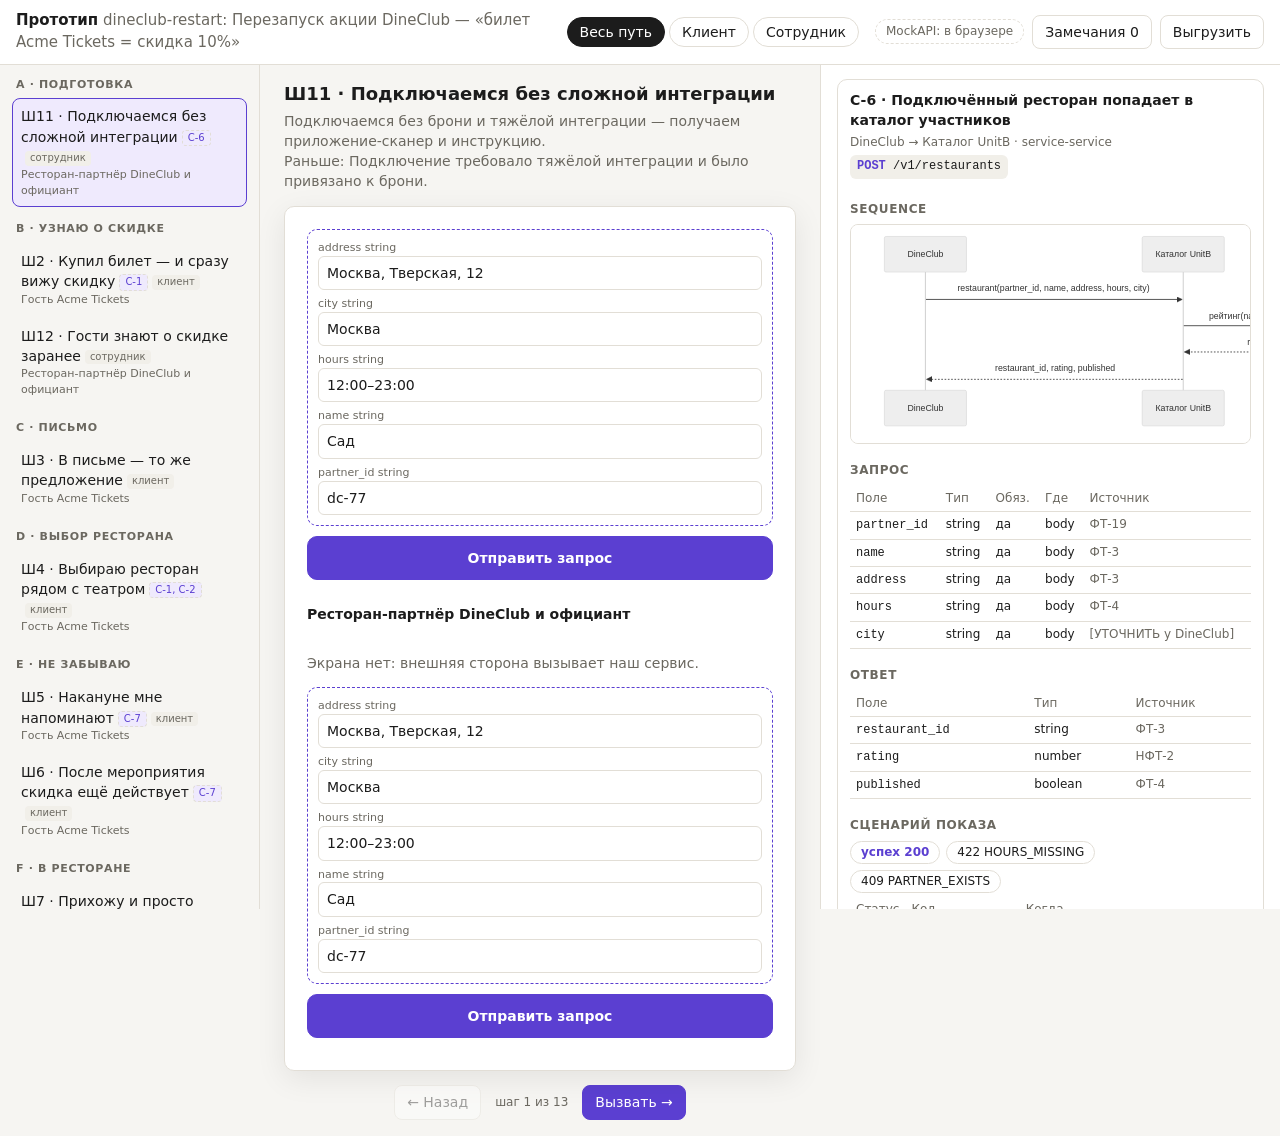
==== skills/bft-blueprint/examples/dineclub-restart-blueprint/prototype/web/index.html @ e3b787dc "Прототип по контрактам: ./blueprint.py prototype skeleton|lint|build|review План показа prototype/sp" ====
<!doctype html>
<html lang="ru">
<head>
<meta charset="utf-8">
<meta name="viewport" content="width=device-width, initial-scale=1">
<title>dineclub-restart: Перезапуск акции DineClub — «билет Acme Tickets = скидка 10%» — прототип</title>
<link rel="stylesheet" href="runtime.css">
</head>
<body>
<header class="top">
  <div class="brand"><b>Прототип</b> <span id="title"></span></div>
  <nav class="apps" id="apps" aria-label="Приложения"></nav>
  <div class="tools">
    <span class="api" id="api" title="Откуда приходят ответы">MockAPI</span>
    <button id="review" aria-pressed="false" title="Клик по точке экрана — замечание">Замечания <span id="pins">0</span></button>
    <button id="export" title="Скачать замечания: review.json и review.md">Выгрузить</button>
  </div>
</header>
<main class="layout">
  <aside class="steps" id="steps" aria-label="Шаги"></aside>
  <section class="stage">
    <div class="step-head" id="stepHead"></div>
    <div class="device-wrap"><div class="device" id="device"></div></div>
    <div class="nav">
      <button id="prev">← Назад</button>
      <span id="pos"></span>
      <button id="next" class="primary">Далее →</button>
    </div>
  </section>
  <aside class="panel" id="panel" aria-label="Как это работает"></aside>
</main>
<div class="pop" id="pop" hidden>
  <textarea id="popText" rows="3" placeholder="Что не так в этой точке?"></textarea>
  <div><button id="popSave" class="primary">Сохранить</button> <button id="popCancel">Отмена</button></div>
</div>
<script src="spec.js"></script>
<script src="vendor/mermaid.min.js"></script>
<script src="runtime.js"></script>
</body>
</html>
---- skills/bft-blueprint/examples/dineclub-restart-blueprint/prototype/web/runtime.css ----
/* Прототип по контрактам — собран ./blueprint.py prototype build, руками не правь */
:root {
  --bg: #f6f5f2; --paper: #ffffff; --ink: #1c1c1c; --muted: #6b6860; --line: #e2ded6;
  --accent: #5b3fd1; --accent-soft: #efeafd; --ok: #2f7d32; --ok-soft: #e8f4e8; --no: #b3261e; --no-soft: #fbeaea;
  --code: #f1efe9; --pin: #e8590c;
}
@media (prefers-color-scheme: dark) {
  :root:not([data-theme="light"]) {
    --bg: #17171a; --paper: #222226; --ink: #ecebe8; --muted: #a29f97; --line: #35353b;
    --accent: #a891ff; --accent-soft: #2d2747; --ok: #7cc47f; --ok-soft: #1f3321; --no: #f08a83; --no-soft: #3a2121;
    --code: #2b2b30; --pin: #ff8c42;
  }
}
* { box-sizing: border-box; }
body { margin: 0; background: var(--bg); color: var(--ink); font: 14px/1.45 system-ui, -apple-system, "Segoe UI", Roboto, sans-serif; }
button { font: inherit; color: inherit; background: var(--paper); border: 1px solid var(--line); border-radius: 8px; padding: 6px 12px; cursor: pointer; }
button:hover { border-color: var(--accent); }
button.primary { background: var(--accent); border-color: var(--accent); color: #fff; }
button[aria-pressed="true"] { background: var(--pin); border-color: var(--pin); color: #fff; }
button:disabled { opacity: .4; cursor: default; }
code, .mono { font-family: ui-monospace, SFMono-Regular, Menlo, monospace; font-size: 12px; }

.top { display: flex; align-items: center; gap: 16px; padding: 10px 16px; background: var(--paper); border-bottom: 1px solid var(--line); flex-wrap: wrap; }
.brand { font-size: 15px; flex: 1 1 260px; min-width: 0; }
.brand span { color: var(--muted); }
.apps { display: flex; gap: 4px; flex-wrap: wrap; }
.apps button { border-radius: 999px; padding: 4px 12px; }
.apps button.on { background: var(--ink); color: var(--paper); border-color: var(--ink); }
.tools { display: flex; gap: 8px; align-items: center; }
.api { font-size: 12px; color: var(--muted); border: 1px dashed var(--line); border-radius: 999px; padding: 3px 10px; }
.api.live { color: var(--ok); border-color: var(--ok); border-style: solid; }

.layout { display: grid; grid-template-columns: 260px minmax(320px, 1fr) minmax(340px, 460px); min-height: calc(100vh - 56px); }
.steps { border-right: 1px solid var(--line); padding: 12px; overflow: auto; max-height: calc(100vh - 56px); }
.steps h3 { font-size: 11px; text-transform: uppercase; letter-spacing: .06em; color: var(--muted); margin: 14px 4px 6px; }
.steps h3:first-child { margin-top: 0; }
.steps button { display: block; width: 100%; text-align: left; margin: 2px 0; border-color: transparent; background: transparent; padding: 7px 8px; }
.steps button.on { background: var(--accent-soft); border-color: var(--accent); }
.steps button small { display: block; color: var(--muted); font-size: 11px; }
.tag { display: inline-block; font-size: 10px; border-radius: 4px; padding: 0 5px; margin-left: 4px; background: var(--code); color: var(--muted); vertical-align: 1px; }
.tag.api { background: var(--accent-soft); color: var(--accent); }

.stage { padding: 16px 24px; display: flex; flex-direction: column; align-items: center; gap: 14px; min-width: 0; }
.step-head { width: 100%; max-width: 560px; }
.step-head h2 { margin: 0 0 4px; font-size: 18px; }
.step-head p { margin: 0; color: var(--muted); }
.device-wrap { width: 100%; display: flex; justify-content: center; }
.device { position: relative; background: var(--paper); border: 1px solid var(--line); box-shadow: 0 8px 30px rgba(0,0,0,.08); overflow: hidden; }
.device.phone { width: 320px; min-height: 560px; border-radius: 34px; padding: 34px 18px 22px; }
.device.web { width: min(560px, 100%); min-height: 420px; border-radius: 10px; padding: 44px 22px 22px; }
.device.web::before { content: ""; position: absolute; inset: 0 0 auto 0; height: 28px; background: var(--code); border-bottom: 1px solid var(--line); }
.device.mail { width: min(520px, 100%); min-height: 380px; border-radius: 10px; padding: 20px 22px; }
.device.lock { width: 320px; min-height: 560px; border-radius: 34px; padding: 120px 16px 22px; background: linear-gradient(160deg, #3d2e7a, #1c1c28); }
.device.empty { width: min(520px, 100%); min-height: 260px; border-radius: 10px; padding: 22px; display: flex; flex-direction: column; justify-content: center; }
.contour { position: absolute; top: 7px; left: 14px; font-size: 11px; color: var(--muted); }
.device.lock .contour { color: #cfc8ef; top: 16px; left: 0; right: 0; text-align: center; font-size: 13px; }
.state { position: absolute; top: 7px; right: 14px; font-size: 11px; color: var(--muted); }

.el { margin: 0 0 10px; }
.el.hdr { font-size: 18px; font-weight: 650; }
.el.text { color: var(--muted); }
.el.offer { background: var(--accent); color: #fff; border-radius: 10px; padding: 10px 12px; font-weight: 600; }
.el.cta button { width: 100%; padding: 11px; background: var(--accent); border-color: var(--accent); color: #fff; font-weight: 600; border-radius: 10px; }
.el.cta2 button { width: 100%; padding: 10px; border-radius: 10px; }
.el.link a { color: var(--accent); }
.el.tiles { display: grid; grid-template-columns: 1fr 1fr; gap: 8px; }
.el.tiles div, .row .pic, .el.img { background: var(--code); border-radius: 8px; }
.el.tiles div { height: 86px; position: relative; }
.el.tiles div::after { content: "−10%"; position: absolute; left: 6px; bottom: 6px; background: var(--accent); color: #fff; font-size: 10px; border-radius: 4px; padding: 1px 5px; }
.el.img { height: 130px; }
.row { display: flex; gap: 10px; align-items: center; padding: 8px 0; border-bottom: 1px solid var(--line); }
.row .pic { width: 40px; height: 40px; flex: none; }
.row .lines { flex: 1; }
.row .lines i { display: block; height: 8px; border-radius: 4px; background: var(--code); margin: 4px 0; }
.row .lines i:first-child { width: 70%; background: var(--line); }
.row .badge { background: var(--accent-soft); color: var(--accent); font-size: 11px; border-radius: 6px; padding: 2px 6px; }
.el.chips { display: flex; gap: 6px; flex-wrap: wrap; }
.el.chips span { border: 1px solid var(--line); border-radius: 999px; padding: 3px 10px; font-size: 12px; }
.el.kv { display: flex; justify-content: space-between; gap: 12px; border-bottom: 1px solid var(--line); padding-bottom: 6px; }
.el.kv span:first-child { color: var(--muted); }
.el.camera { height: 200px; border-radius: 12px; background: #111; position: relative; }
.el.camera::after { content: ""; position: absolute; inset: 40px 50px; border: 2px solid #fff; border-radius: 8px; }
.el.barcode { height: 64px; background: repeating-linear-gradient(90deg, var(--ink) 0 2px, transparent 2px 4px, var(--ink) 4px 5px, transparent 5px 8px); border-radius: 4px; }
.el.ok, .el.no { border-radius: 10px; padding: 14px; font-weight: 650; font-size: 16px; display: flex; gap: 10px; align-items: center; }
.el.ok { background: var(--ok-soft); color: var(--ok); }
.el.no { background: var(--no-soft); color: var(--no); }
.el.ok::before { content: "✓"; font-size: 20px; }
.el.no::before { content: "✕"; font-size: 20px; }
.el.notif { background: rgba(255,255,255,.92); color: #1c1c1c; border-radius: 14px; padding: 10px 12px; }
.el.notif b { display: block; font-size: 12px; color: #6b6860; }
.el.from { font-size: 12px; color: var(--muted); }
.form { border: 1px dashed var(--accent); border-radius: 10px; padding: 10px; margin: 0 0 10px; }
.form label { display: block; font-size: 11px; color: var(--muted); margin-top: 6px; }
.form label:first-child { margin-top: 0; }
.form input { width: 100%; font: inherit; padding: 6px 8px; border: 1px solid var(--line); border-radius: 6px; background: var(--paper); color: var(--ink); }
.result { border: 1px solid var(--ok); border-radius: 10px; padding: 10px; margin: 0 0 10px; background: var(--ok-soft); }
.result.fail { border-color: var(--no); background: var(--no-soft); }
.result div { display: flex; justify-content: space-between; gap: 10px; font-size: 13px; }
.result code { color: var(--muted); }
.device.lock .form, .device.lock .result { background: rgba(255,255,255,.92); color: #1c1c1c; }
.nav { display: flex; align-items: center; gap: 14px; }
.nav span { color: var(--muted); font-size: 12px; }

.review .device { cursor: crosshair; outline: 2px dashed var(--pin); outline-offset: 4px; }
.pin { position: absolute; width: 22px; height: 22px; margin: -11px 0 0 -11px; border-radius: 50%; background: var(--pin); color: #fff; font-size: 11px; font-weight: 700; display: grid; place-items: center; box-shadow: 0 0 0 3px rgba(232,89,12,.25); z-index: 5; }
.pop { position: fixed; z-index: 20; background: var(--paper); border: 1px solid var(--line); border-radius: 10px; padding: 10px; width: 280px; box-shadow: 0 10px 30px rgba(0,0,0,.18); }
.pop textarea { width: 100%; font: inherit; border: 1px solid var(--line); border-radius: 6px; padding: 6px; background: var(--paper); color: var(--ink); margin-bottom: 6px; }

.panel { border-left: 1px solid var(--line); padding: 14px 16px; overflow: auto; max-height: calc(100vh - 56px); background: var(--paper); }
.panel h4 { margin: 18px 0 6px; font-size: 12px; text-transform: uppercase; letter-spacing: .05em; color: var(--muted); }
.panel h4:first-child { margin-top: 0; }
.panel .call { border: 1px solid var(--line); border-radius: 10px; padding: 10px 12px; margin-bottom: 12px; }
.panel .call h5 { margin: 0 0 4px; font-size: 14px; }
.op { font-family: ui-monospace, Menlo, monospace; font-size: 12px; background: var(--code); border-radius: 6px; padding: 3px 7px; display: inline-block; margin: 4px 0; }
.op b { color: var(--accent); }
.who { color: var(--muted); font-size: 12px; }
table { width: 100%; border-collapse: collapse; font-size: 12px; margin: 4px 0 6px; }
th, td { text-align: left; padding: 4px 6px; border-bottom: 1px solid var(--line); vertical-align: top; }
th { color: var(--muted); font-weight: 500; }
td.src { color: var(--muted); }
.seq { background: var(--paper); border: 1px solid var(--line); border-radius: 8px; padding: 6px; overflow-x: auto; margin: 6px 0; }
.seq svg { min-width: 560px; max-width: none !important; height: auto; }
.chips2 { display: flex; gap: 6px; flex-wrap: wrap; margin: 4px 0; }
.chips2 label { border: 1px solid var(--line); border-radius: 999px; padding: 2px 10px; font-size: 12px; cursor: pointer; }
.chips2 input { display: none; }
.chips2 input:checked + span { color: var(--accent); font-weight: 600; }
pre.log { background: var(--code); border-radius: 8px; padding: 8px; font-size: 11px; white-space: pre-wrap; word-break: break-word; max-height: 220px; overflow: auto; margin: 4px 0; }
.muted { color: var(--muted); }
.note { background: var(--accent-soft); border-radius: 8px; padding: 8px 10px; margin: 6px 0; }
.pinlist div { border-left: 3px solid var(--pin); padding: 4px 8px; margin: 4px 0; font-size: 12px; }

@media (max-width: 1100px) {
  .layout { grid-template-columns: 220px 1fr; }
  .panel { grid-column: 1 / -1; border-left: 0; border-top: 1px solid var(--line); max-height: none; }
}
@media (max-width: 720px) {
  .layout { grid-template-columns: 1fr; }
  .steps { border-right: 0; border-bottom: 1px solid var(--line); max-height: 220px; }
  .stage { padding: 12px 16px; }
  .device.phone, .device.lock { width: 100%; max-width: 340px; }
}
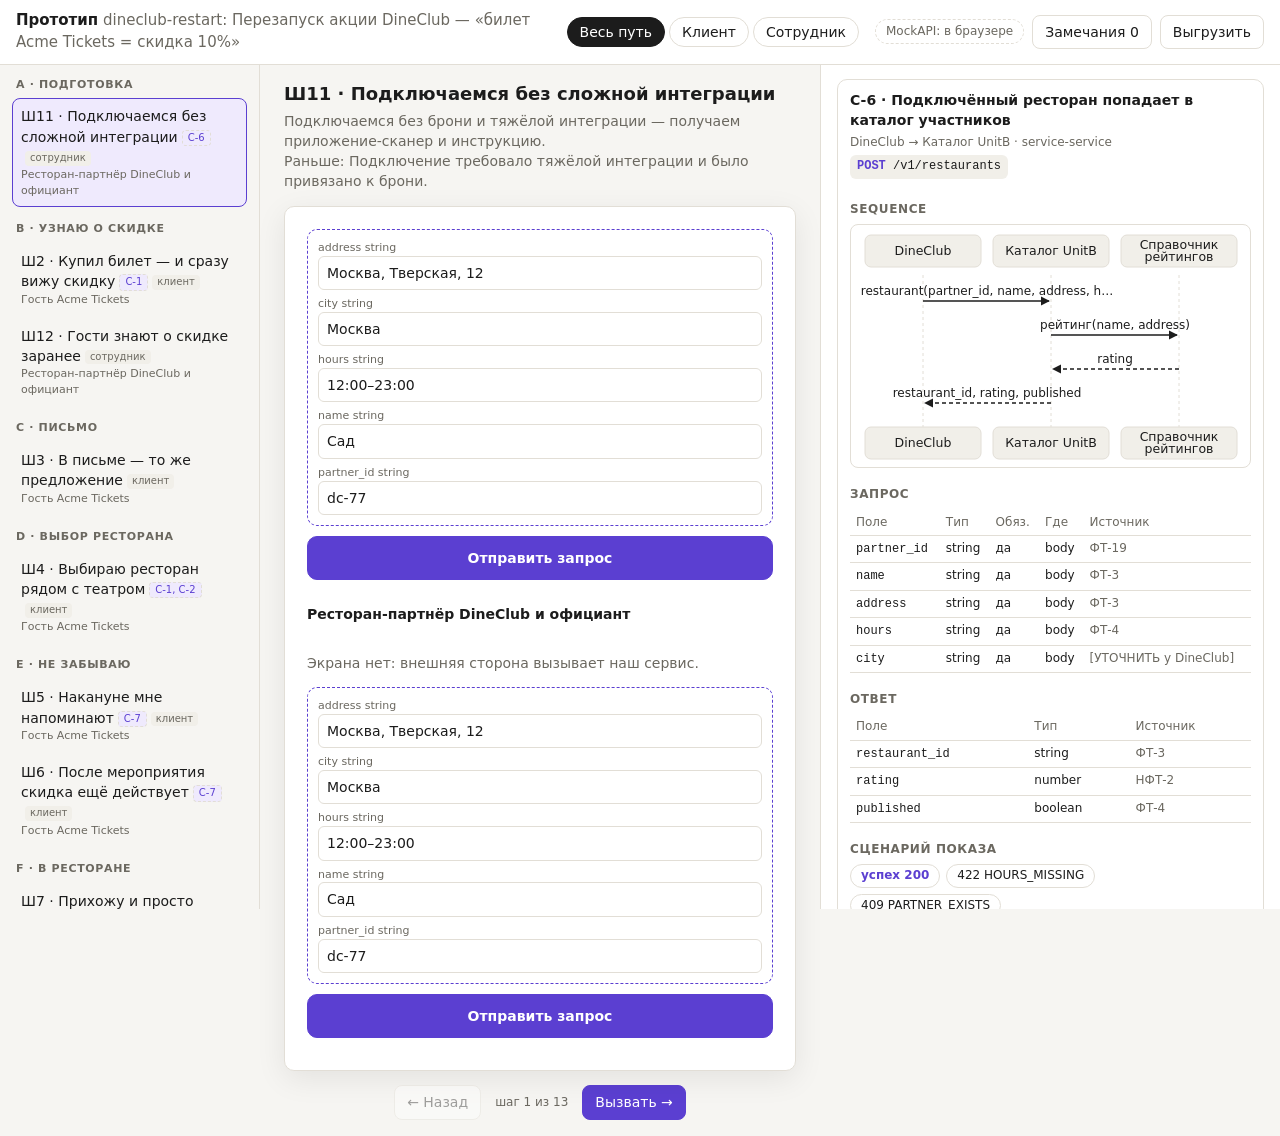
==== commit 3aa83d42: "Прототип: свой SVG для Sequence вместо mermaid, читаемые таблицы панели Mermaid ужимал Sequence с че" ====
--- a/skills/bft-blueprint/examples/dineclub-restart-blueprint/prototype/web/index.html
+++ b/skills/bft-blueprint/examples/dineclub-restart-blueprint/prototype/web/index.html
@@ -34,7 +34,6 @@
   <div><button id="popSave" class="primary">Сохранить</button> <button id="popCancel">Отмена</button></div>
 </div>
 <script src="spec.js"></script>
-<script src="vendor/mermaid.min.js"></script>
 <script src="runtime.js"></script>
 </body>
 </html>
--- a/skills/bft-blueprint/examples/dineclub-restart-blueprint/prototype/web/runtime.css
+++ b/skills/bft-blueprint/examples/dineclub-restart-blueprint/prototype/web/runtime.css
@@ -115,11 +115,17 @@
 .op b { color: var(--accent); }
 .who { color: var(--muted); font-size: 12px; }
 table { width: 100%; border-collapse: collapse; font-size: 12px; margin: 4px 0 6px; }
-th, td { text-align: left; padding: 4px 6px; border-bottom: 1px solid var(--line); vertical-align: top; }
+th, td { text-align: left; padding: 4px 6px; border-bottom: 1px solid var(--line); vertical-align: top; overflow-wrap: break-word; }
 th { color: var(--muted); font-weight: 500; }
 td.src { color: var(--muted); }
 .seq { background: var(--paper); border: 1px solid var(--line); border-radius: 8px; padding: 6px; overflow-x: auto; margin: 6px 0; }
-.seq svg { min-width: 560px; max-width: none !important; height: auto; }
+.seq svg { max-width: 100%; height: auto; display: block; margin: 0 auto; color: var(--ink); font: 11px system-ui, sans-serif; }
+.seq .actor { fill: var(--code); stroke: var(--line); }
+.seq .an { text-anchor: middle; fill: var(--ink); font-size: 12.5px; }
+.seq .life { stroke: var(--line); stroke-dasharray: 3 3; }
+.seq .msg { stroke: currentColor; stroke-width: 1.3; fill: none; }
+.seq .msg.ret { stroke-dasharray: 4 3; }
+.seq .ml { text-anchor: middle; fill: var(--ink); font-size: 12px; }
 .chips2 { display: flex; gap: 6px; flex-wrap: wrap; margin: 4px 0; }
 .chips2 label { border: 1px solid var(--line); border-radius: 999px; padding: 2px 10px; font-size: 12px; cursor: pointer; }
 .chips2 input { display: none; }
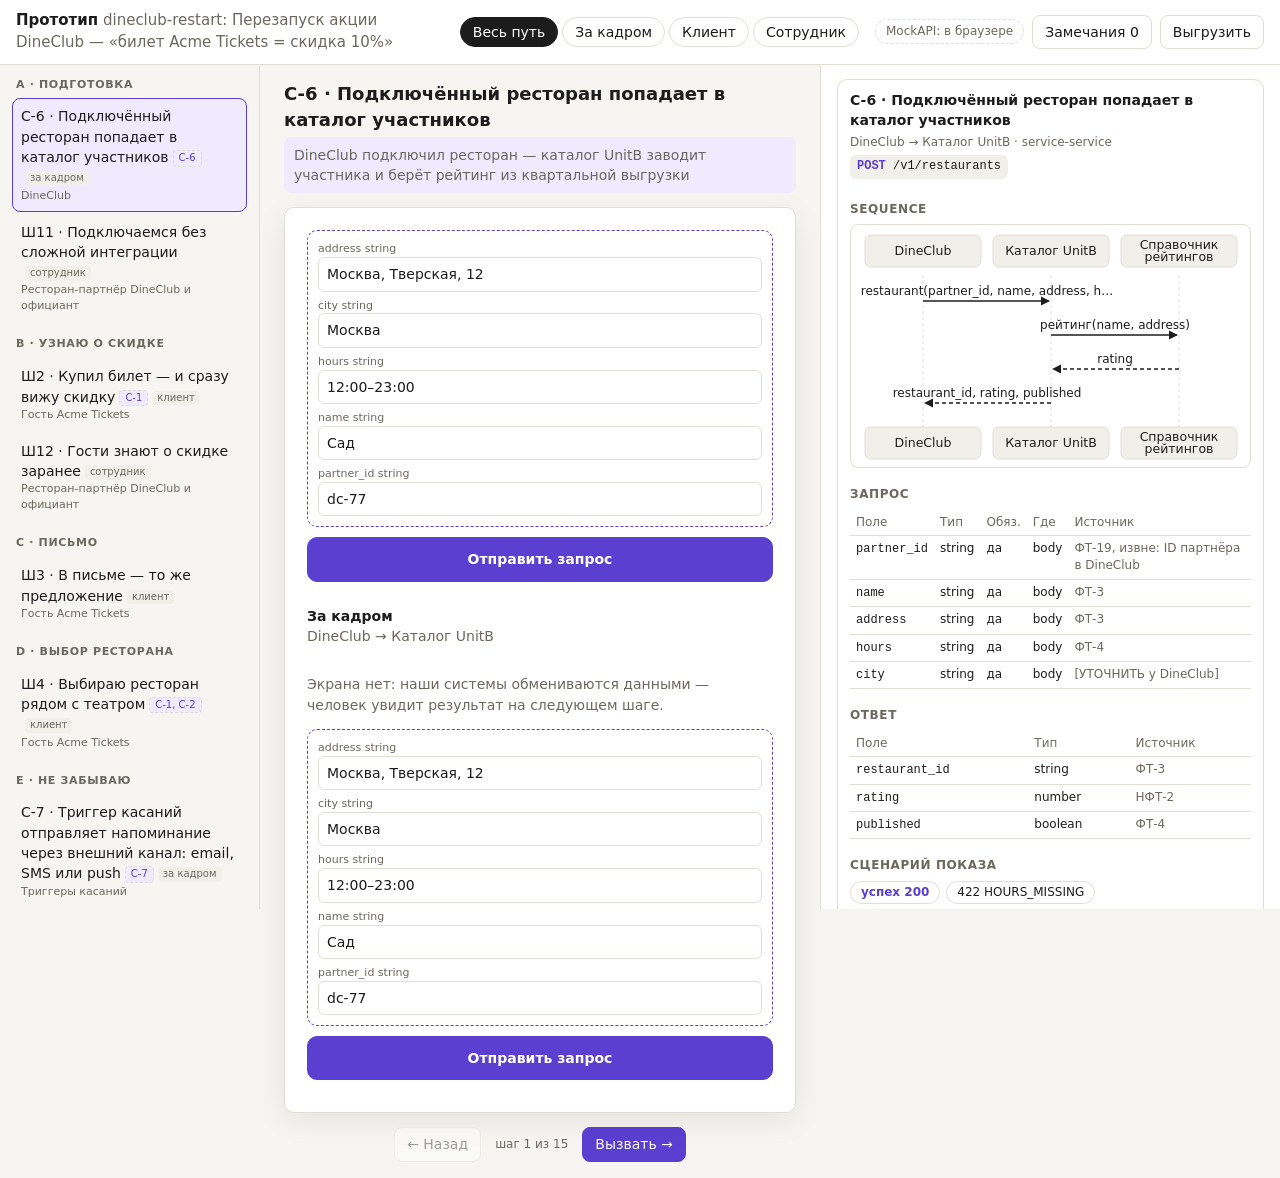
==== commit 7b800c41: "merge: main (#7 — приёмка комплекта, штамп генератора) в claude/epic-mccarthy-hoq5x0 Конфликт — стро" ====
--- a/skills/bft-blueprint/examples/dineclub-restart-blueprint/prototype/web/index.html
+++ b/skills/bft-blueprint/examples/dineclub-restart-blueprint/prototype/web/index.html
@@ -3,6 +3,7 @@
 <head>
 <meta charset="utf-8">
 <meta name="viewport" content="width=device-width, initial-scale=1">
+<meta name="generator" content="bft-blueprint prototype">
 <title>dineclub-restart: Перезапуск акции DineClub — «билет Acme Tickets = скидка 10%» — прототип</title>
 <link rel="stylesheet" href="runtime.css">
 </head>
